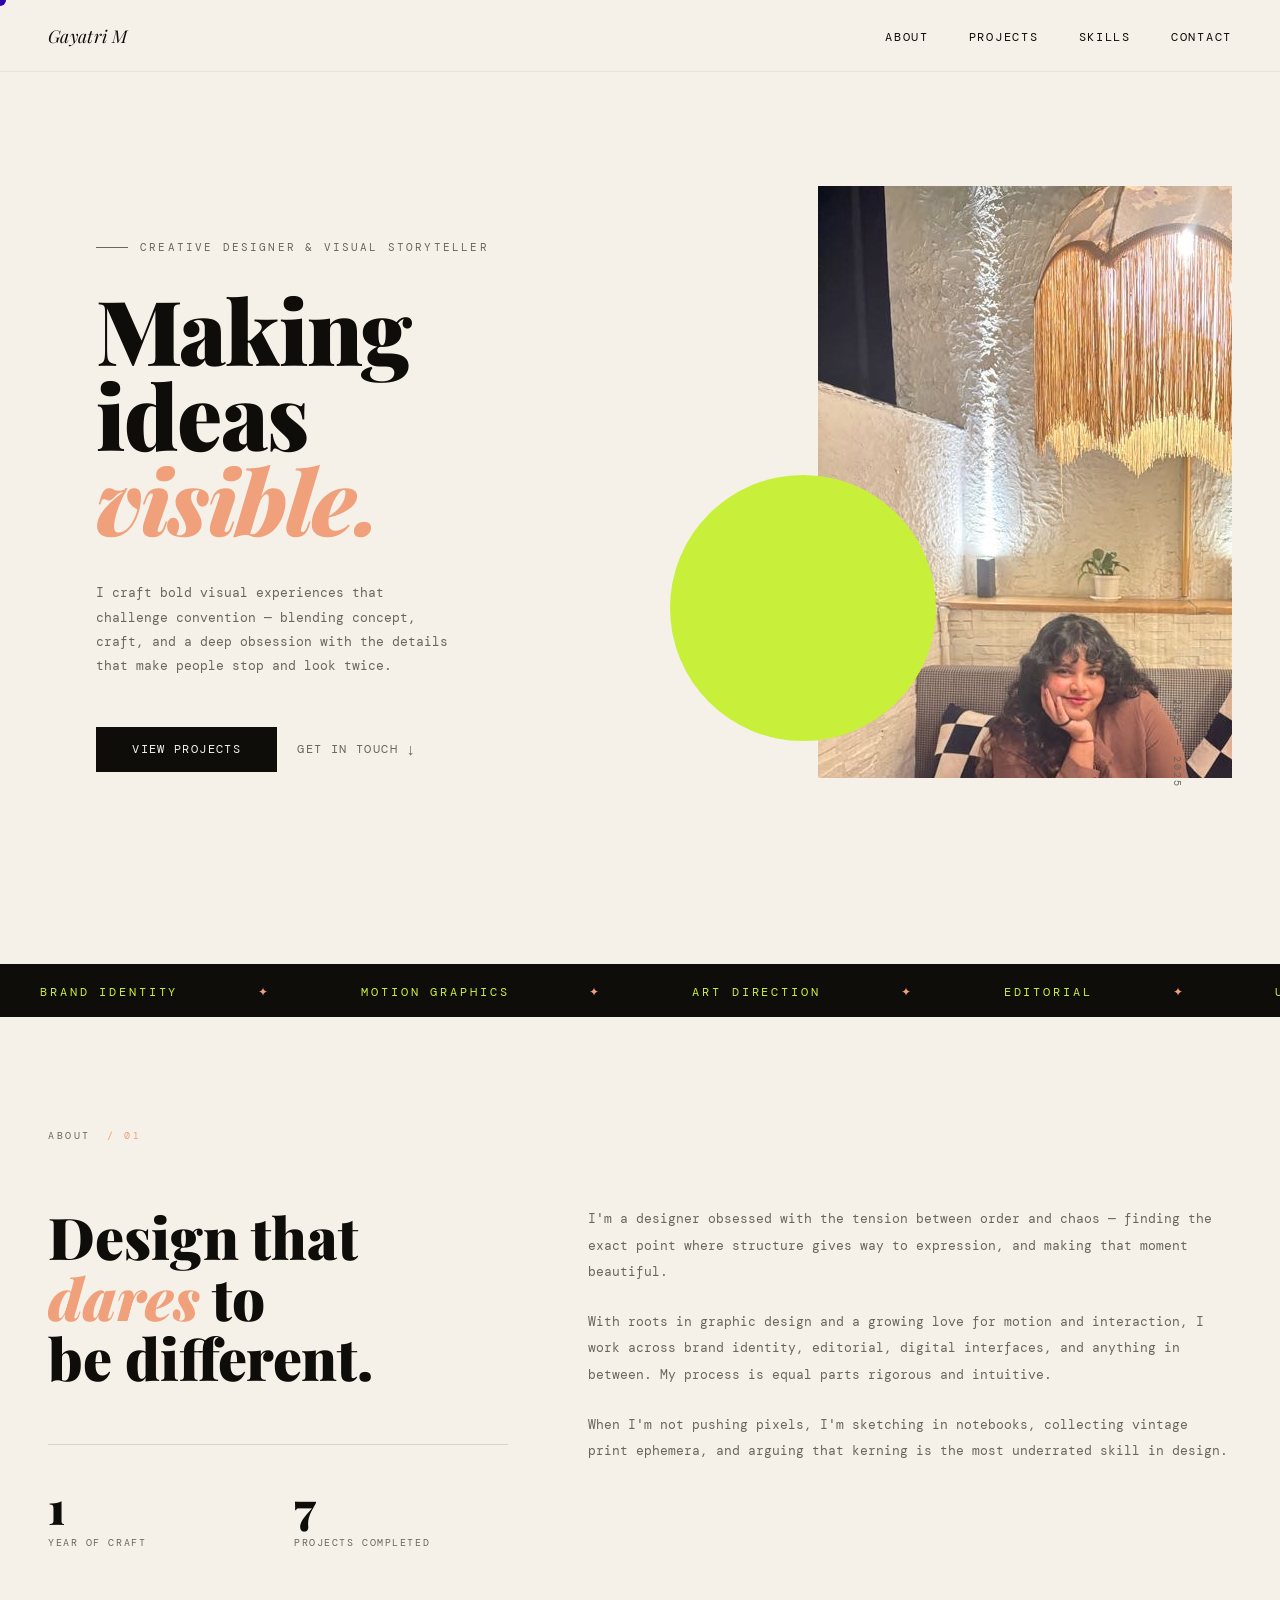
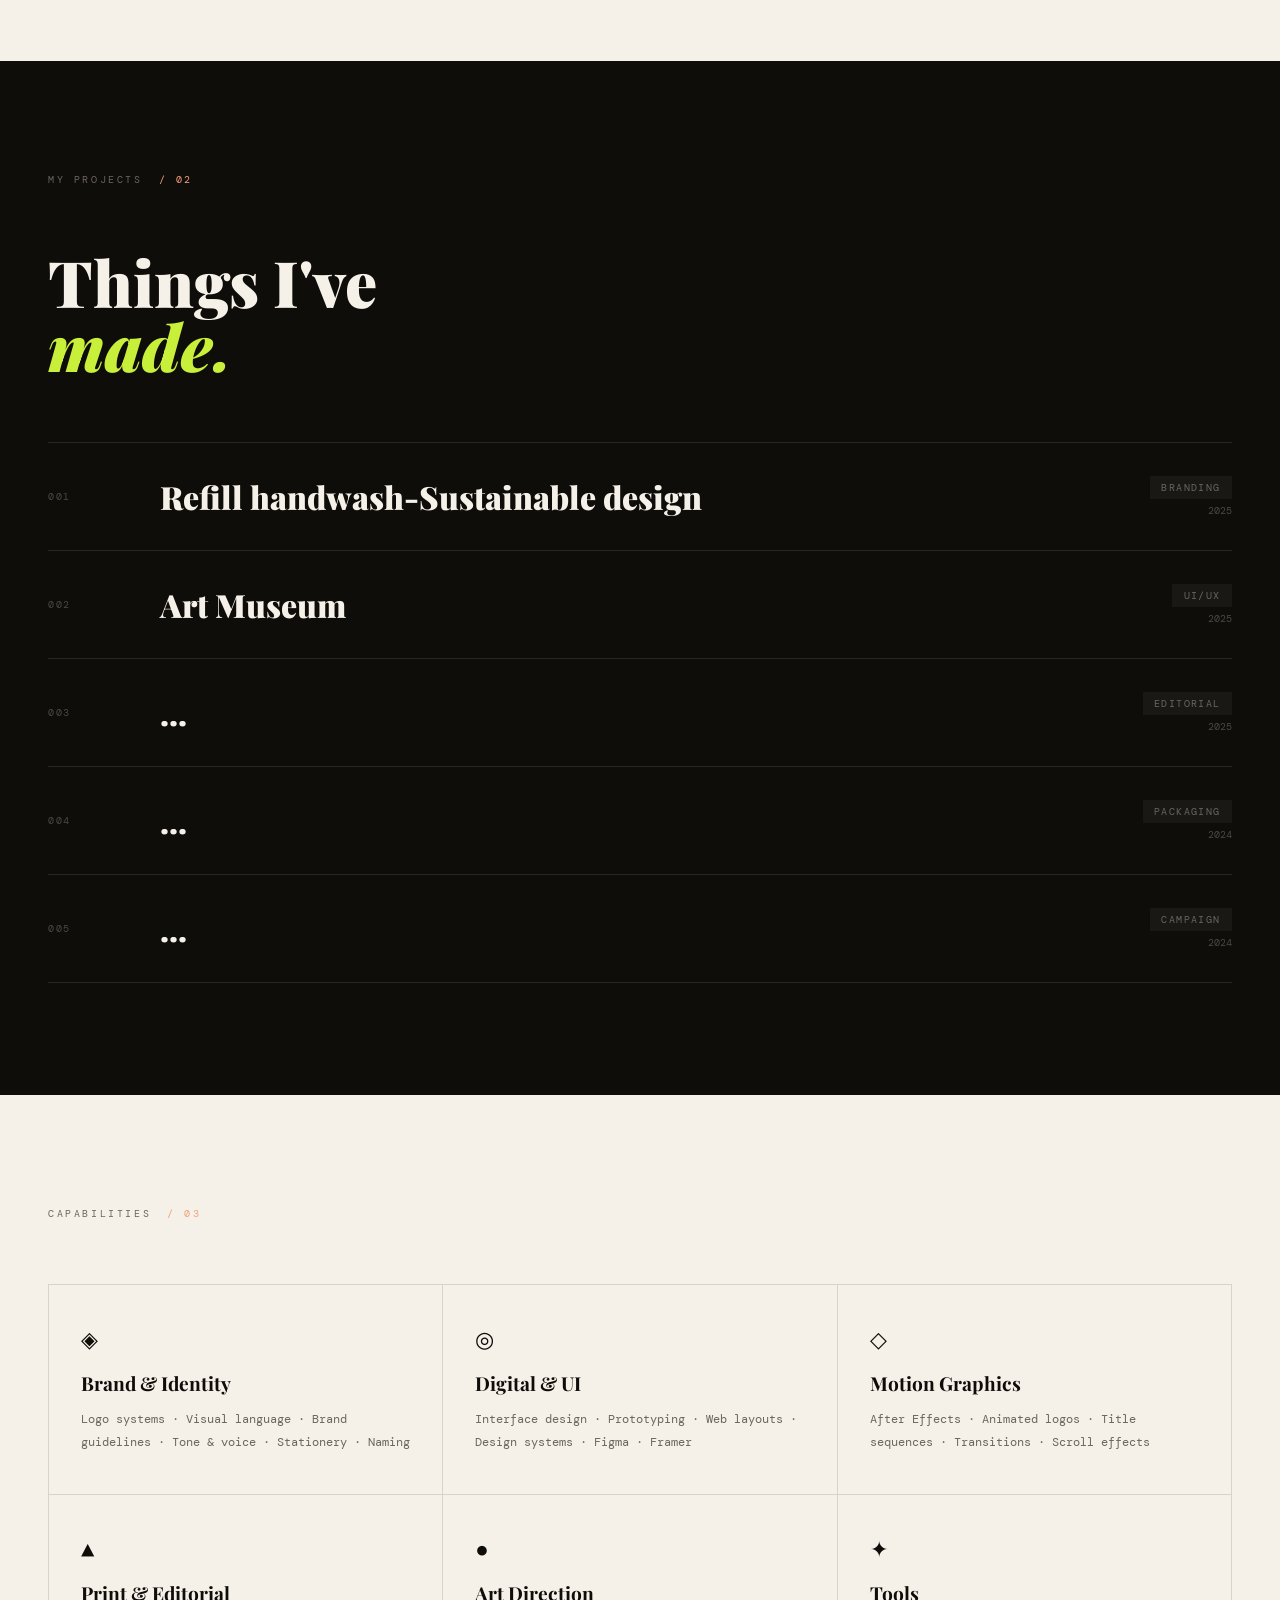
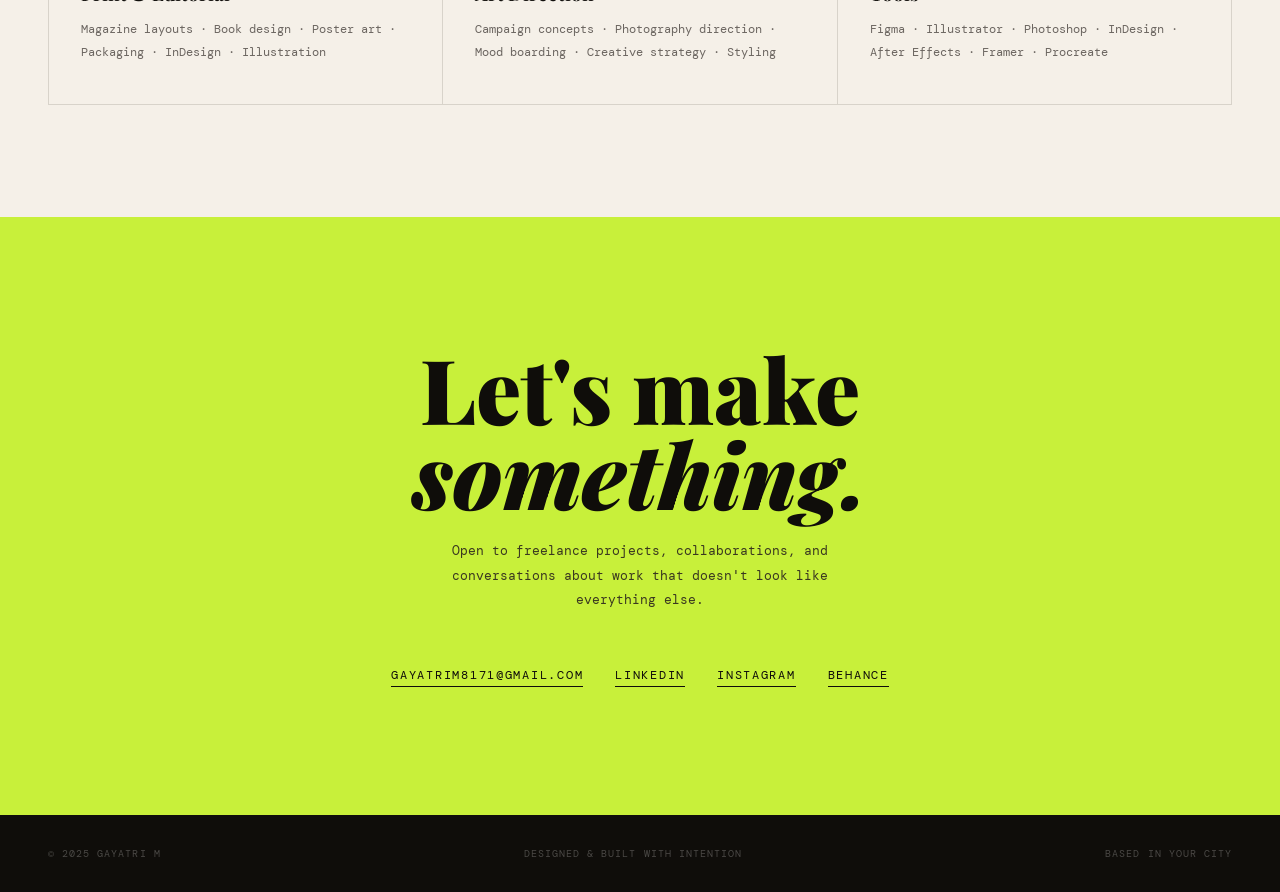
==== index.html @ 20896802 "Rename Portfolio.html to index.html" ====
<!DOCTYPE html>
<html lang="en">
<head>
  <meta charset="UTF-8" />
  <meta name="viewport" content="width=device-width, initial-scale=1.0"/>
  <title>Portfolio — Gayatri M</title>
  <link href="https://fonts.googleapis.com/css2?family=Playfair+Display:ital,wght@0,400;0,900;1,400;1,700&family=DM+Mono:wght@300;400;500&display=swap" rel="stylesheet"/>
  <link rel='stylesheet' href='style.css'>
</head>
<body>

  <div class="cursor" id="cursor"></div>
  <div class="cursor-ring" id="cursorRing"></div>

  <img id="project-preview-img" src="" alt="project preview">

  <!-- NAV -->
  <nav>
    <a href="#" class="nav-logo">Gayatri M</a>
    <ul class="nav-links">
      <li><a href="#about">About</a></li>
      <li><a href="#projects">Projects</a></li>
      <li><a href="#skills">Skills</a></li>
      <li><a href="#contact">Contact</a></li>
    </ul>
  </nav>

  <!-- HERO -->
  <section id="hero">
    <div class="hero-left">
      <p class="hero-tag">Creative Designer & Visual Storyteller</p>
      <h1>
        Making<br>
        ideas<br>
        <em>visible.</em>
      </h1>
      <p class="hero-desc">
        I craft bold visual experiences that challenge convention — blending concept, craft, and a deep obsession with the details that make people stop and look twice.
      </p>
      <div class="hero-cta">
        <a href="#projects" class="btn-primary">View Projects</a>
        <a href="#contact" class="btn-secondary">Get in Touch</a>
      </div>
    </div>
    <div class="hero-right">
      <div class="hero-shape"><img src="[data-uri]" alt="Gayatri M" /></div>
      <div class="hero-shape-2"></div>
      <p class="hero-num">2024 — 2025</p>
    </div>
  </section>

  <!-- MARQUEE -->
  <div class="marquee-strip" aria-hidden="true">
    <div class="marquee-track">
      <span>Brand Identity</span><span class="sep">✦</span>
      <span>Motion Graphics</span><span class="sep">✦</span>
      <span>Art Direction</span><span class="sep">✦</span>
      <span>Editorial</span><span class="sep">✦</span>
      <span>UI/UX</span><span class="sep">✦</span>
      <span>Typography</span><span class="sep">✦</span>
      <span>Packaging</span><span class="sep">✦</span>
      <span>Photography</span><span class="sep">✦</span>
      <span>Brand Identity</span><span class="sep">✦</span>
      <span>Motion Graphics</span><span class="sep">✦</span>
      <span>Art Direction</span><span class="sep">✦</span>
      <span>Editorial</span><span class="sep">✦</span>
      <span>UI/UX</span><span class="sep">✦</span>
      <span>Typography</span><span class="sep">✦</span>
      <span>Packaging</span><span class="sep">✦</span>
      <span>Photography</span><span class="sep">✦</span>
    </div>
  </div>

  <!-- ABOUT -->
  <section id="about">
    <p class="section-label">About <span>/ 01</span></p>
    <div class="about-grid reveal">
      <div>
        <h2 class="about-heading">
          Design that<br>
          <em>dares</em> to<br>
          be different.
        </h2>
        <div class="about-stats">
          <div>
            <p class="stat-num">1</p>
            <p class="stat-label">Year of craft</p>
          </div>
          <div>
            <p class="stat-num">7</p>
            <p class="stat-label">Projects completed</p>
          </div>
        </div>
      </div>
      <div class="about-text">
        <p>
          I'm a designer obsessed with the tension between order and chaos — finding the exact point where structure gives way to expression, and making that moment beautiful.
        </p>
        <p>
          With roots in graphic design and a growing love for motion and interaction, I work across brand identity, editorial, digital interfaces, and anything in between. My process is equal parts rigorous and intuitive.
        </p>
        <p>
          When I'm not pushing pixels, I'm sketching in notebooks, collecting vintage print ephemera, and arguing that kerning is the most underrated skill in design.
        </p>
      </div>
    </div>
  </section>

  <!-- PROJECTS -->
  <section id="projects">
    <p class="section-label">My Projects <span>/ 02</span></p>
    <h2 class="projects-heading reveal">
      Things I've<br><em>made.</em>
    </h2>
    <div class="project-list">
      <a href="project-template.html" class="project-item reveal" data-img="Asset\Free_Food_Bag_Mockup_1.jpg">
        <span class="project-num">001</span>
        <span class="project-name"> Refill handwash-Sustainable design </span>
        <div class="project-meta">
          <span class="project-tag">Branding</span>
          <span class="project-year">2025</span>
        </div>
      </a>
      <a href="#" class="project-item reveal">
        <span class="project-num">002</span>
        <span class="project-name"> Art Museum </span>
        <div class="project-meta">
          <span class="project-tag">UI/UX</span>
          <span class="project-year">2025</span>
        </div>
      </a>
      <a href="#" class="project-item reveal" >
        <span class="project-num">003</span>
        <span class="project-name">...</span>
        <div class="project-meta">
          <span class="project-tag">Editorial</span>
          <span class="project-year">2025</span>
        </div>
      </a>
      <a href="#" class="project-item reveal" >
        <span class="project-num">004</span>
        <span class="project-name">...</span>
        <div class="project-meta">
          <span class="project-tag">Packaging</span>
          <span class="project-year">2024</span>
        </div>
      </a>
      <a href="#" class="project-item reveal">
        <span class="project-num">005</span>
        <span class="project-name">...</span>
        <div class="project-meta">
          <span class="project-tag">Campaign</span>
          <span class="project-year">2024</span>
        </div>
      </a>
    </div>
  </section>

  <!-- SKILLS -->
  <section id="skills">
    <p class="section-label">Capabilities <span>/ 03</span></p>
    <div class="skills-grid reveal">
      <div class="skill-card">
        <div class="skill-icon">◈</div>
        <h3 class="skill-title">Brand & Identity</h3>
        <p class="skill-items">Logo systems · Visual language · Brand guidelines · Tone & voice · Stationery · Naming</p>
      </div>
      <div class="skill-card">
        <div class="skill-icon">◎</div>
        <h3 class="skill-title">Digital & UI</h3>
        <p class="skill-items">Interface design · Prototyping · Web layouts · Design systems · Figma · Framer</p>
      </div>
      <div class="skill-card">
        <div class="skill-icon">◇</div>
        <h3 class="skill-title">Motion Graphics</h3>
        <p class="skill-items">After Effects · Animated logos · Title sequences · Transitions · Scroll effects</p>
      </div>
      <div class="skill-card">
        <div class="skill-icon">▲</div>
        <h3 class="skill-title">Print & Editorial</h3>
        <p class="skill-items">Magazine layouts · Book design · Poster art · Packaging · InDesign · Illustration</p>
      </div>
      <div class="skill-card">
        <div class="skill-icon">●</div>
        <h3 class="skill-title">Art Direction</h3>
        <p class="skill-items">Campaign concepts · Photography direction · Mood boarding · Creative strategy · Styling</p>
      </div>
      <div class="skill-card">
        <div class="skill-icon">✦</div>
        <h3 class="skill-title">Tools</h3>
        <p class="skill-items">Figma · Illustrator · Photoshop · InDesign · After Effects · Framer · Procreate</p>
      </div>
    </div>
  </section>

  <!-- CONTACT -->
  <section id="contact">
    <h2 class="contact-heading reveal">
      Let's make<br>
      <em>something.</em>
    </h2>
    <p class="contact-sub reveal">
      Open to freelance projects, collaborations, and conversations about work that doesn't look like everything else.
    </p>
    <div class="contact-links reveal">
      <a href="mailto:gayatrim8171@gmail.com" class="contact-link">gayatrim8171@gmail.com</a>
      <a href="https://www.linkedin.com/in/gayatri-m-6170382b3/" target="_blank" class="contact-link">LinkedIn</a>
      <a href="#" class="contact-link">Instagram</a>
      <a href="#" class="contact-link">Behance</a>
    </div>
  </section>

  <!-- FOOTER -->
  <footer>
    <span>© 2025 Gayatri M</span>
    <span>Designed & Built with intention</span>
    <span>Based in Your City</span>
  </footer>

 
  <script src="act.js"></script>
</body>
</html>
---- style.css ----
*, *::before, *::after { margin: 0; padding: 0; box-sizing: border-box; }

    :root {
      --ink: #0f0d0a;
      --cream: #f5f0e8;
      --acid: #c8f03a;
      --blush: #f0a07a;
      --slate: #2a2825;
      --mid: #6b6560;
    }

    html { scroll-behavior: smooth; }

    body {
      background: var(--cream);
      color: var(--ink);
      font-family: 'DM Mono', monospace;
      overflow-x: hidden;
      cursor: none;
    }

    /* Custom cursor */
    .cursor {
      width: 12px; height: 12px;
      background: var(--acid);
      border-radius: 50%;
      position: fixed;
      pointer-events: none;
      z-index: 9999;
      transition: transform 0.15s ease, background 0.2s;
      mix-blend-mode: difference;
    }
    .cursor-ring {
      width: 36px; height: 36px;
      border: 1.5px solid var(--cream);
      border-radius: 50%;
      position: fixed;
      pointer-events: none;
      z-index: 9998;
      transition: all 0.25s ease;
    }
    body:has(a:hover) .cursor { transform: scale(2.5); background: var(--blush); }
    body:has(a:hover) .cursor-ring { transform: scale(0.5); opacity: 0; }

    /* NAV */
    nav {
      position: fixed; top: 0; left: 0; right: 0;
      z-index: 100;
      display: flex; align-items: center; justify-content: space-between;
      padding: 1.5rem 3rem;
      background: rgba(245, 240, 232, 0.85);
      backdrop-filter: blur(12px);
      -webkit-backdrop-filter: blur(12px);
      border-bottom: 1px solid rgba(0,0,0,0.06);
    }
    .nav-logo {
      font-family: 'Playfair Display', serif;
      font-size: 1.1rem;
      font-style: italic;
      letter-spacing: 0.02em;
      text-decoration: none;
      color: var(--ink);
    }
    .nav-links { display: flex; gap: 2.5rem; list-style: none; }
    .nav-links a {
      text-decoration: none;
      color: var(--ink);
      font-size: 0.72rem;
      letter-spacing: 0.15em;
      text-transform: uppercase;
      position: relative;
    }
    .nav-links a::after {
      content: '';
      position: absolute; bottom: -3px; left: 0; right: 0;
      height: 1px; background: var(--ink);
      transform: scaleX(0); transform-origin: left;
      transition: transform 0.3s ease;
    }
    .nav-links a:hover::after { transform: scaleX(1); }

    /* HERO */
    #hero {
      min-height: 100vh;
      display: grid;
      grid-template-columns: 1fr 1fr;
      position: relative;
      overflow: hidden;
    }
    .hero-left {
      display: flex; flex-direction: column; justify-content: flex-end;
      padding: 8rem 3rem 5rem;
      position: relative; z-index: 2;
    }
    .hero-tag {
      font-size: 0.68rem;
      letter-spacing: 0.2em;
      text-transform: uppercase;
      color: var(--mid);
      margin-bottom: 2rem;
      display: flex; align-items: center; gap: 0.75rem;
    }
    .hero-tag::before {
      content: ''; display: block;
      width: 32px; height: 1px; background: var(--mid);
    }
    h1 {
      font-family: 'Playfair Display', serif;
      font-size: clamp(3.5rem, 7vw, 6.5rem);
      line-height: 0.95;
      font-weight: 900;
      letter-spacing: -0.02em;
    }
    h1 em {
      font-style: italic;
      color: var(--blush);
      display: block;
    }
    .hero-desc {
      margin-top: 2.5rem;
      font-size: 0.8rem;
      line-height: 1.9;
      color: var(--mid);
      max-width: 360px;
    }
    .hero-cta {
      margin-top: 3rem;
      display: flex; gap: 1.25rem; align-items: center;
    }
    .btn-primary {
      background: var(--ink);
      color: var(--cream);
      padding: 0.9rem 2.2rem;
      font-family: 'DM Mono', monospace;
      font-size: 0.72rem;
      letter-spacing: 0.12em;
      text-transform: uppercase;
      text-decoration: none;
      border: 1.5px solid var(--ink);
      transition: background 0.25s, color 0.25s;
    }
    .btn-primary:hover { background: var(--acid); color: var(--ink); border-color: var(--acid); }
    .btn-secondary {
      font-size: 0.72rem;
      letter-spacing: 0.12em;
      text-transform: uppercase;
      color: var(--mid);
      text-decoration: none;
      display: flex; align-items: center; gap: 0.5rem;
      transition: color 0.2s;
    }
    .btn-secondary:hover { color: var(--ink); }
    .btn-secondary::after { content: '↓'; font-size: 1rem; }

    .hero-right {
      position: relative; overflow: hidden;
    }
    .hero-shape {
      position: absolute;
      top: 10%; right: -5%;
      width: 75%; aspect-ratio: 3/4;
      background: var(--slate);
      animation: float 8s ease-in-out infinite;
      overflow: hidden;
    }
    .hero-shape:hover img {
      opacity: 1;
      mix-blend-mode: normal;
    }
    .hero-shape-2 {
      position: absolute;
      bottom: 15%; left: 5%;
      width: 45%; aspect-ratio: 1;
      background: var(--acid);
      border-radius: 50%;
      animation: float 6s ease-in-out infinite reverse;
    }
    .hero-num {
      position: absolute; bottom: 4rem; right: 3rem;
      font-size: 0.65rem; letter-spacing: 0.2em;
      color: var(--mid); writing-mode: vertical-rl;
    }

    @keyframes float {
      0%, 100% { transform: translateY(0); }
      50% { transform: translateY(-18px); }
    }

    /* MARQUEE */
    .marquee-strip {
      background: var(--ink);
      color: var(--acid);
      padding: 1rem 0;
      overflow: hidden;
      white-space: nowrap;
    }
    .marquee-track {
      display: inline-block;
      animation: marquee 18s linear infinite;
    }
    .marquee-track span {
      font-size: 0.72rem;
      letter-spacing: 0.25em;
      text-transform: uppercase;
      margin: 0 2.5rem;
    }
    .marquee-track span.sep { color: var(--blush); }
    @keyframes marquee {
      from { transform: translateX(0); }
      to { transform: translateX(-50%); }
    }

    /* SECTIONS COMMON */
    section { padding: 7rem 3rem; }
    .section-label {
      font-size: 0.65rem;
      letter-spacing: 0.25em;
      text-transform: uppercase;
      color: var(--mid);
      margin-bottom: 4rem;
      display: flex; align-items: center; gap: 1rem;
    }
    .section-label span { font-size: 0.6rem; color: var(--blush); }

    /* ABOUT */
    #about { background: var(--cream); }
    .about-grid {
      display: grid;
      grid-template-columns: 1fr 1.4fr;
      gap: 5rem;
      align-items: start;
    }
    .about-heading {
      font-family: 'Playfair Display', serif;
      font-size: clamp(2.5rem, 4.5vw, 4rem);
      line-height: 1.05;
      font-weight: 900;
    }
    .about-heading em { font-style: italic; color: var(--blush); }
    .about-text {
      font-size: 0.82rem;
      line-height: 2;
      color: var(--mid);
    }
    .about-text p + p { margin-top: 1.5rem; }
    .about-stats {
      display: grid; grid-template-columns: 1fr 1fr;
      gap: 2rem; margin-top: 3.5rem;
      border-top: 1px solid #d8d3ca;
      padding-top: 2.5rem;
    }
    .stat-num {
      font-family: 'Playfair Display', serif;
      font-size: 2.8rem; font-weight: 900;
      line-height: 1;
    }
    .stat-label {
      font-size: 0.65rem; letter-spacing: 0.15em;
      text-transform: uppercase; color: var(--mid);
      margin-top: 0.4rem;
    }

    /* PROJECTS */
    #projects { background: var(--ink); color: var(--cream); }
    #projects .section-label { color: #6b6560; }
    .projects-heading {
      font-family: 'Playfair Display', serif;
      font-size: clamp(2.5rem, 5vw, 4.5rem);
      font-weight: 900; line-height: 1;
      margin-bottom: 4rem;
    }
    .projects-heading em { font-style: italic; color: var(--acid); }

    .project-list { display: flex; flex-direction: column; gap: 0; }
    .project-item {
      display: grid;
      grid-template-columns: 80px 1fr auto;
      align-items: center;
      gap: 2rem;
      padding: 2rem 0;
      border-bottom: 1px solid #2a2825;
      text-decoration: none;
      color: inherit;
      transition: padding-left 0.3s ease;
      cursor: none;
    }
    .project-item:first-child { border-top: 1px solid #2a2825; }
    .project-item:hover { padding-left: 1.5rem; }
    .project-item:hover .project-name { color: var(--acid); }
    .project-num {
      font-size: 0.65rem; letter-spacing: 0.15em;
      color: #4a4845;
    }
    .project-name {
      font-family: 'Playfair Display', serif;
      font-size: clamp(1.4rem, 2.5vw, 2rem);
      font-weight: 900;
      transition: color 0.2s;
    }
    .project-meta {
      display: flex; flex-direction: column; align-items: flex-end; gap: 0.3rem;
    }
    .project-tag {
      font-size: 0.6rem; letter-spacing: 0.15em;
      text-transform: uppercase; color: #6b6560;
      background: #1a1815;
      padding: 0.3rem 0.7rem;
    }
    .project-year { font-size: 0.65rem; color: #4a4845; }

    /* SKILLS */
    #skills { background: var(--cream); }
    .skills-grid {
      display: grid;
      grid-template-columns: repeat(3, 1fr);
      gap: 1px;
      background: #d8d3ca;
      border: 1px solid #d8d3ca;
    }
    .skill-card {
      background: var(--cream);
      padding: 2.5rem 2rem;
      transition: background 0.2s, color 0.2s;
    }
    .skill-card:hover { background: var(--ink); color: var(--cream); }
    .skill-card:hover .skill-icon { color: var(--acid); }
    .skill-icon {
      font-size: 1.4rem; margin-bottom: 1rem;
      transition: color 0.2s;
    }
    .skill-title {
      font-family: 'Playfair Display', serif;
      font-size: 1.2rem; font-weight: 700;
      margin-bottom: 0.75rem;
    }
    .skill-items {
      font-size: 0.72rem; line-height: 2;
      color: var(--mid);
      transition: color 0.2s;
    }
    .skill-card:hover .skill-items { color: #a0a09a; }

    /* CONTACT */
    #contact {
      background: var(--acid);
      color: var(--ink);
      text-align: center;
      padding: 8rem 3rem;
    }
    .contact-heading {
      font-family: 'Playfair Display', serif;
      font-size: clamp(3rem, 7vw, 6rem);
      font-weight: 900; line-height: 0.95;
      margin-bottom: 1.5rem;
    }
    .contact-heading em { font-style: italic; display: block; }
    .contact-sub {
      font-size: 0.8rem; color: #3a3820;
      max-width: 400px; margin: 0 auto 3.5rem;
      line-height: 1.9;
    }
    .contact-links {
      display: flex; justify-content: center; gap: 2rem; flex-wrap: wrap;
    }
    .contact-link {
      font-size: 0.72rem; letter-spacing: 0.15em;
      text-transform: uppercase; color: var(--ink);
      text-decoration: none;
      border-bottom: 1.5px solid var(--ink);
      padding-bottom: 0.2rem;
      transition: opacity 0.2s;
    }
    .contact-link:hover { opacity: 0.5; }

    /* FOOTER */
    footer {
      background: var(--ink); color: #4a4845;
      padding: 2rem 3rem;
      display: flex; justify-content: space-between; align-items: center;
      font-size: 0.65rem; letter-spacing: 0.1em; text-transform: uppercase;
    }

    /* ANIMATIONS */
    .reveal {
      opacity: 0; transform: translateY(30px);
      transition: opacity 0.8s ease, transform 0.8s ease;
    }
    .reveal.visible { opacity: 1; transform: translateY(0); }

    @media (max-width: 768px) {
      nav { padding: 1.25rem 1.5rem; }
      .nav-links { display: none; }
      #hero { grid-template-columns: 1fr; }
      .hero-left { padding: 6rem 1.5rem 3rem; }
      .hero-right { height: 50vw; }
      .about-grid { grid-template-columns: 1fr; gap: 3rem; }
      .skills-grid { grid-template-columns: 1fr 1fr; }
      .project-item { grid-template-columns: 50px 1fr; }
      .project-meta { display: none; }
      section { padding: 5rem 1.5rem; }
      footer { flex-direction: column; gap: 1rem; text-align: center; }
    }

        /* PROJECT HOVER PREVIEW */
    #project-preview-img {
      position: fixed;
      width: 320px;
      max-width: 36vw;
      aspect-ratio: 4/3;
      object-fit: cover;
      border-radius: 6px;
      pointer-events: none;
      z-index: 9000;
      opacity: 0;
      transform: scale(0.9) rotate(-2deg);
      transition: opacity 0.3s ease, transform 0.3s ease;
      box-shadow: 0 20px 60px rgba(0,0,0,0.55);
      display: block;
    }
    #project-preview-img.show {
      opacity: 1;
      transform: scale(1) rotate(0deg);
    }
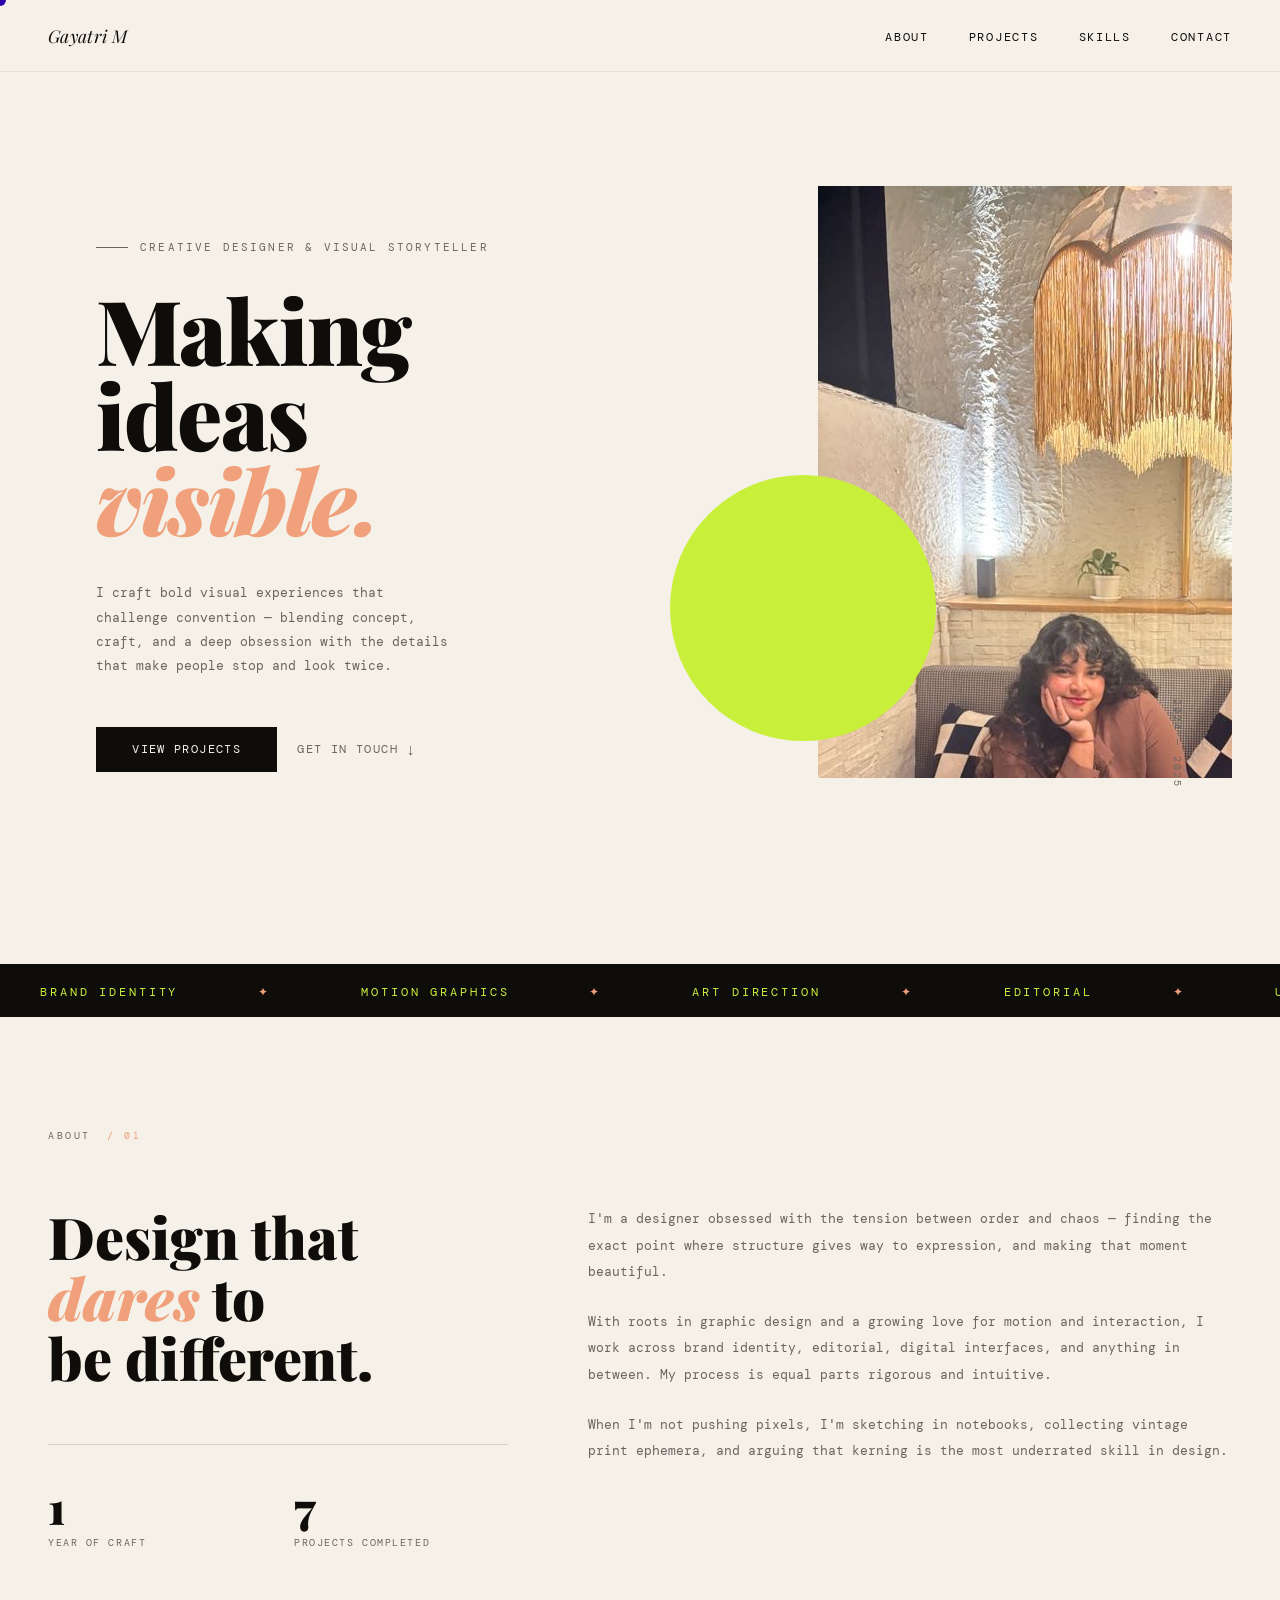
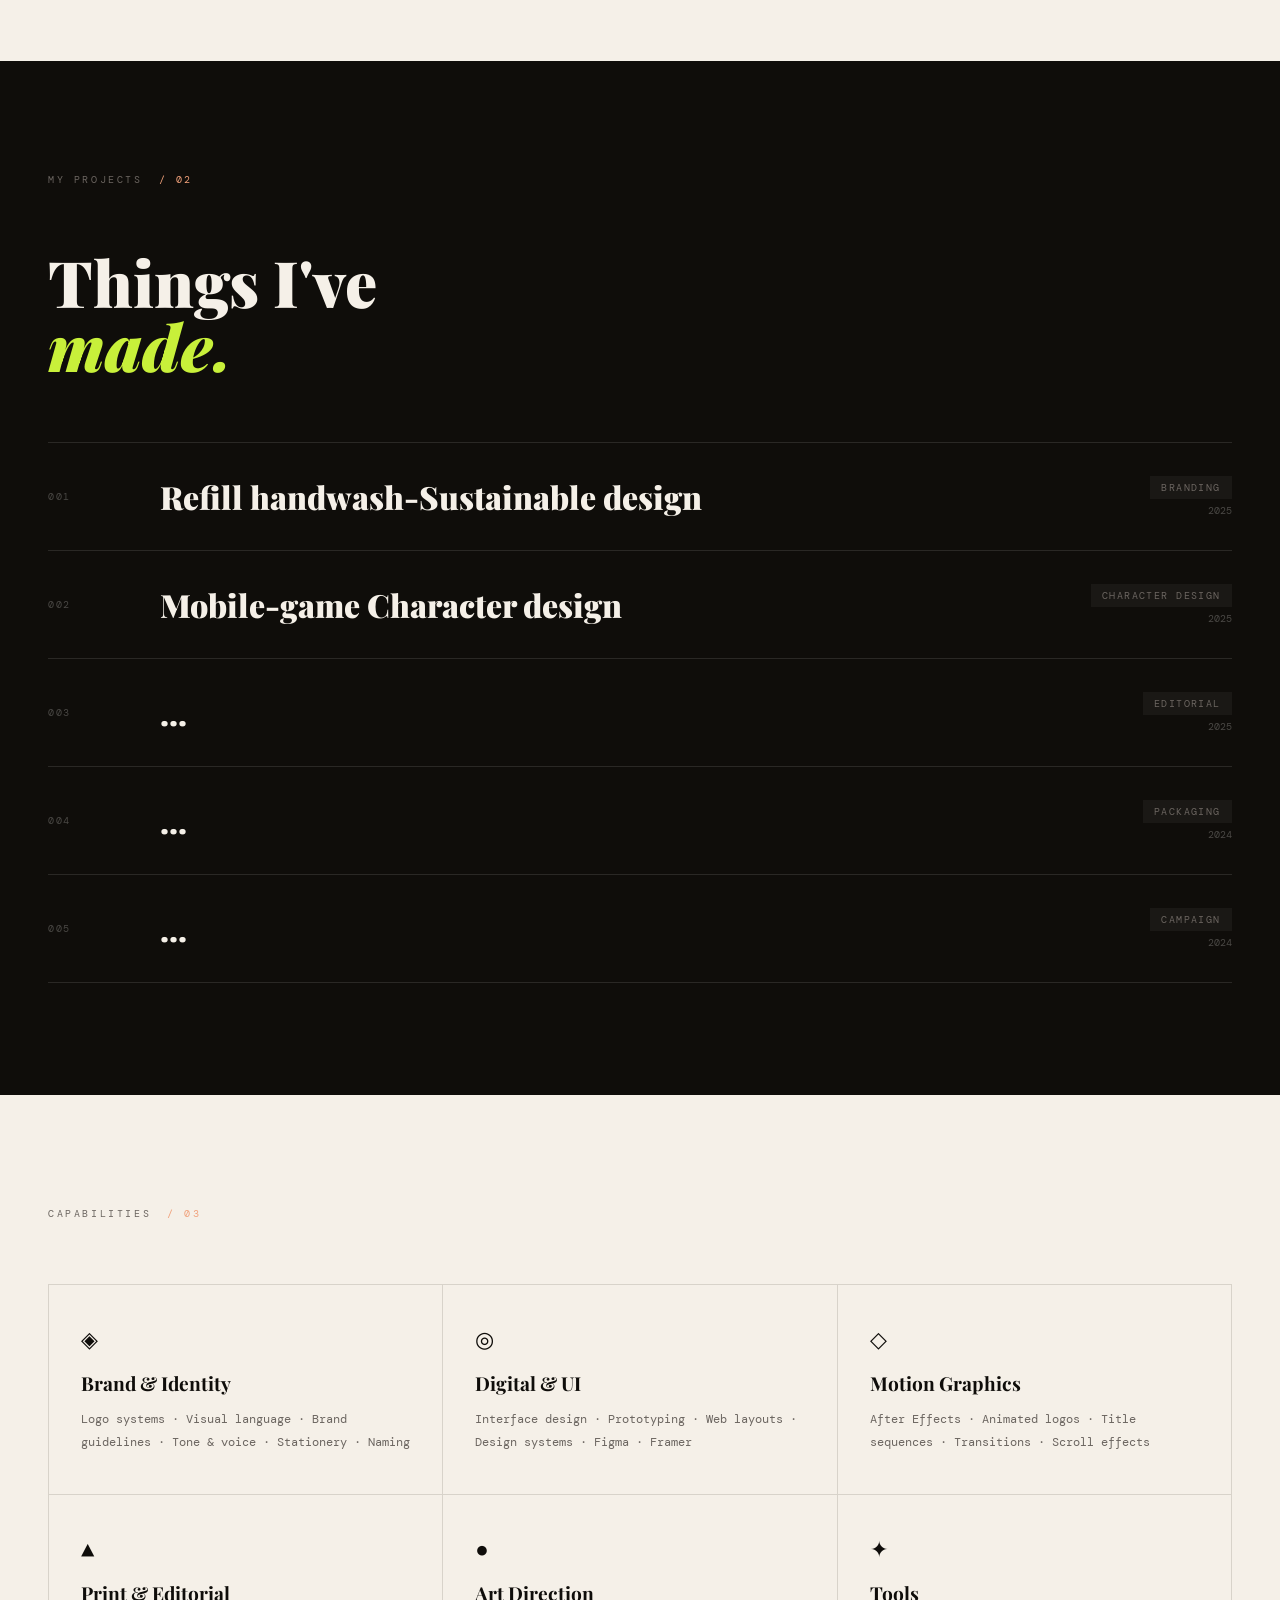
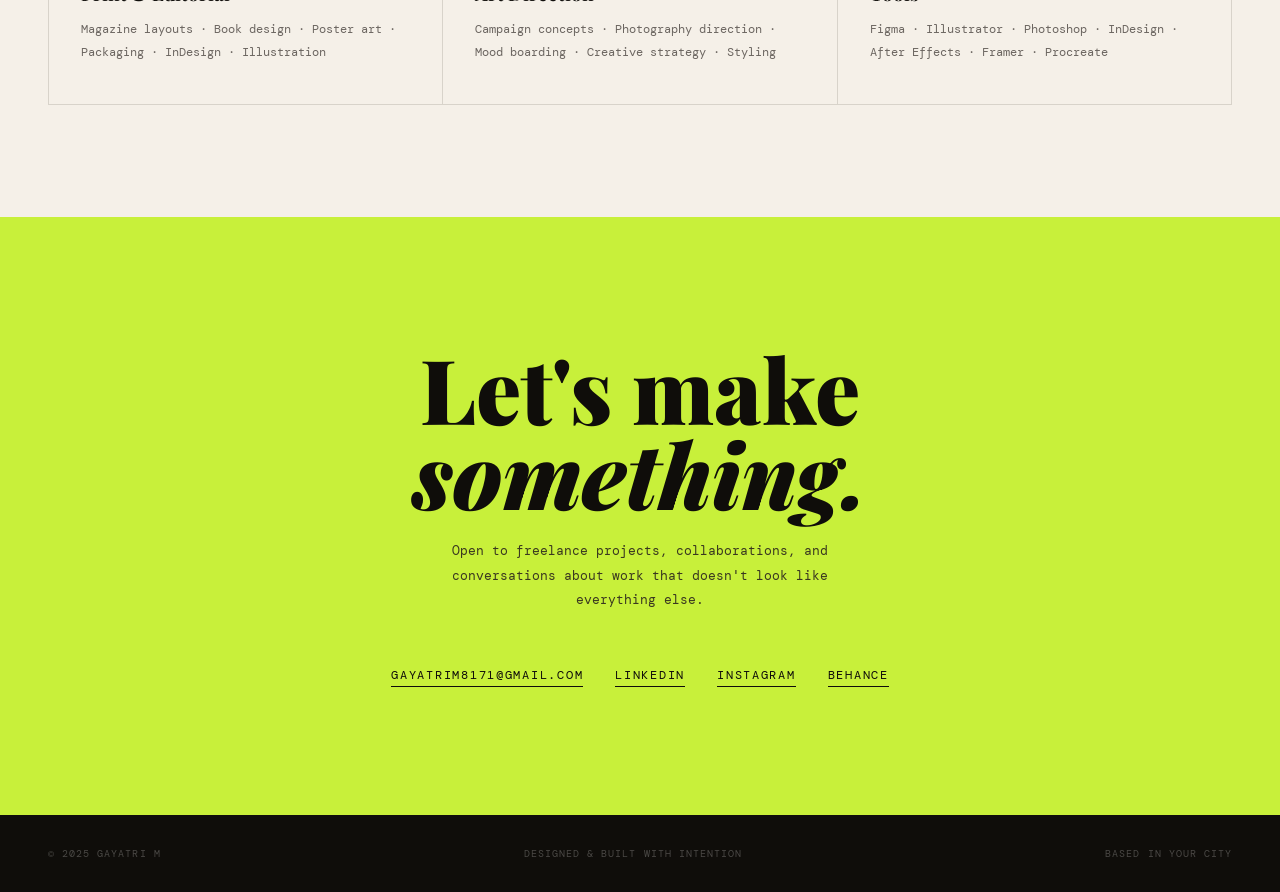
==== commit 8fe6f584: "Update index.html" ====
--- a/index.html
+++ b/index.html
@@ -121,11 +121,11 @@
           <span class="project-year">2025</span>
         </div>
       </a>
-      <a href="#" class="project-item reveal">
+      <a href="Character design.html" class="project-item reveal" data-img="Asset\Character design.png">
         <span class="project-num">002</span>
-        <span class="project-name"> Art Museum </span>
-        <div class="project-meta">
-          <span class="project-tag">UI/UX</span>
+        <span class="project-name"> Mobile-game Character design </span>
+        <div class="project-meta">
+          <span class="project-tag">Character design</span>
           <span class="project-year">2025</span>
         </div>
       </a>
--- a/style.css
+++ b/style.css
@@ -399,6 +399,11 @@
       .project-meta { display: none; }
       section { padding: 5rem 1.5rem; }
       footer { flex-direction: column; gap: 1rem; text-align: center; }
+
+      /* Disable custom cursor + hover-preview popup on touch devices */
+      body { cursor: auto; }
+      .cursor, .cursor-ring, #project-preview-img { display: none !important; }
+      .project-item { cursor: pointer; }
     }
 
         /* PROJECT HOVER PREVIEW */
@@ -420,4 +425,4 @@
     #project-preview-img.show {
       opacity: 1;
       transform: scale(1) rotate(0deg);
-    }+    }
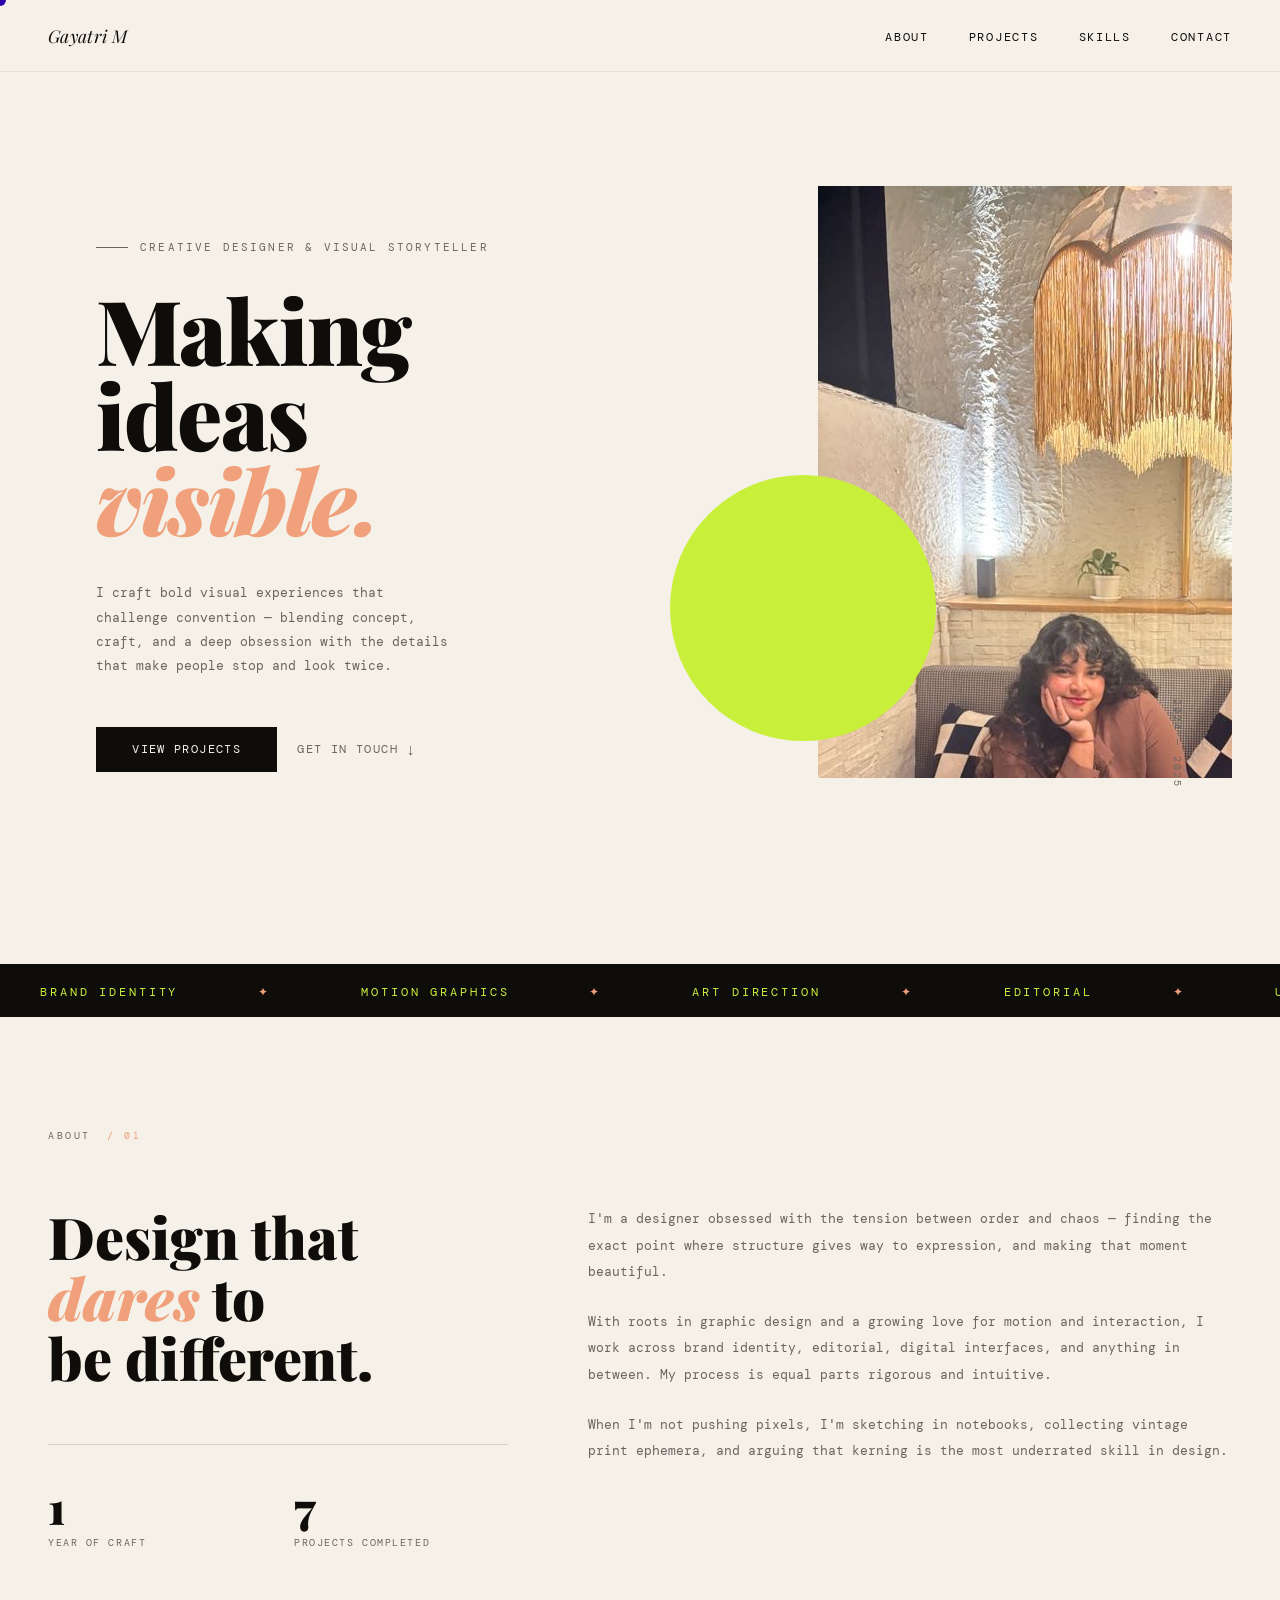
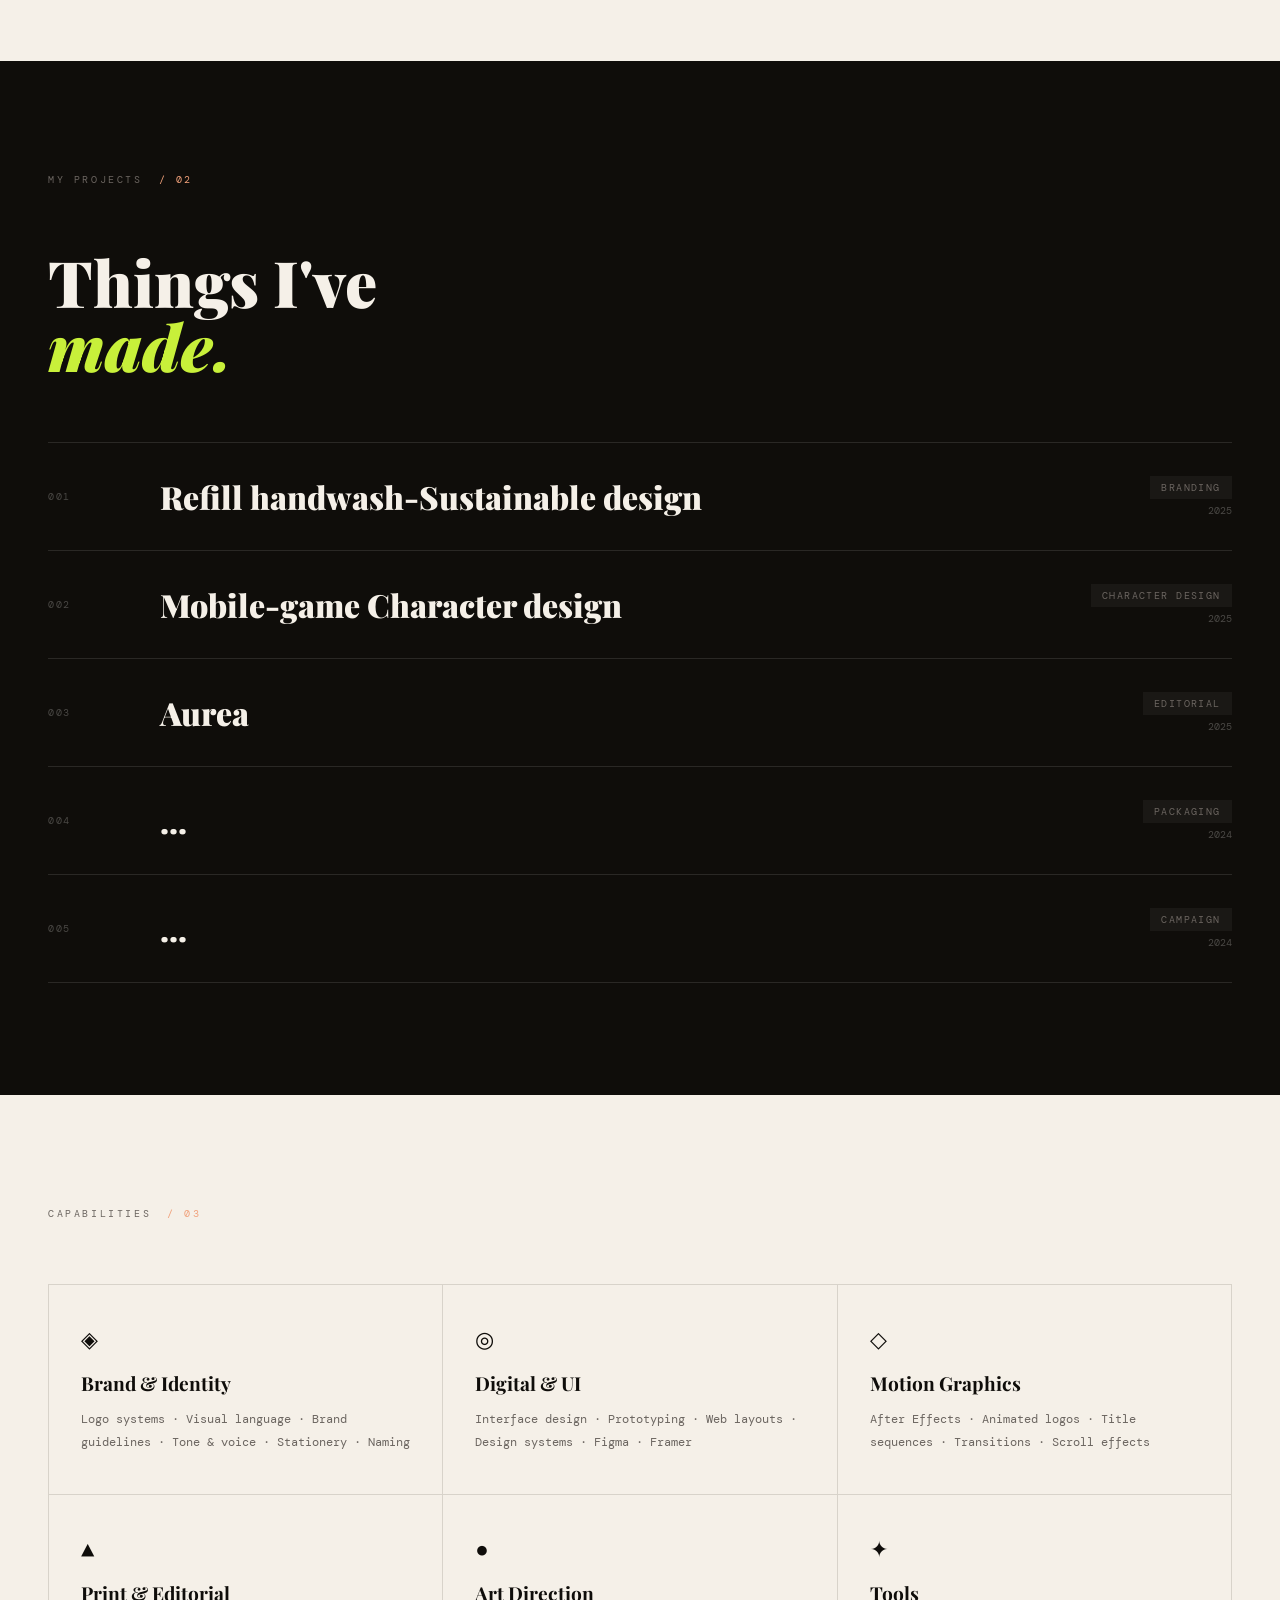
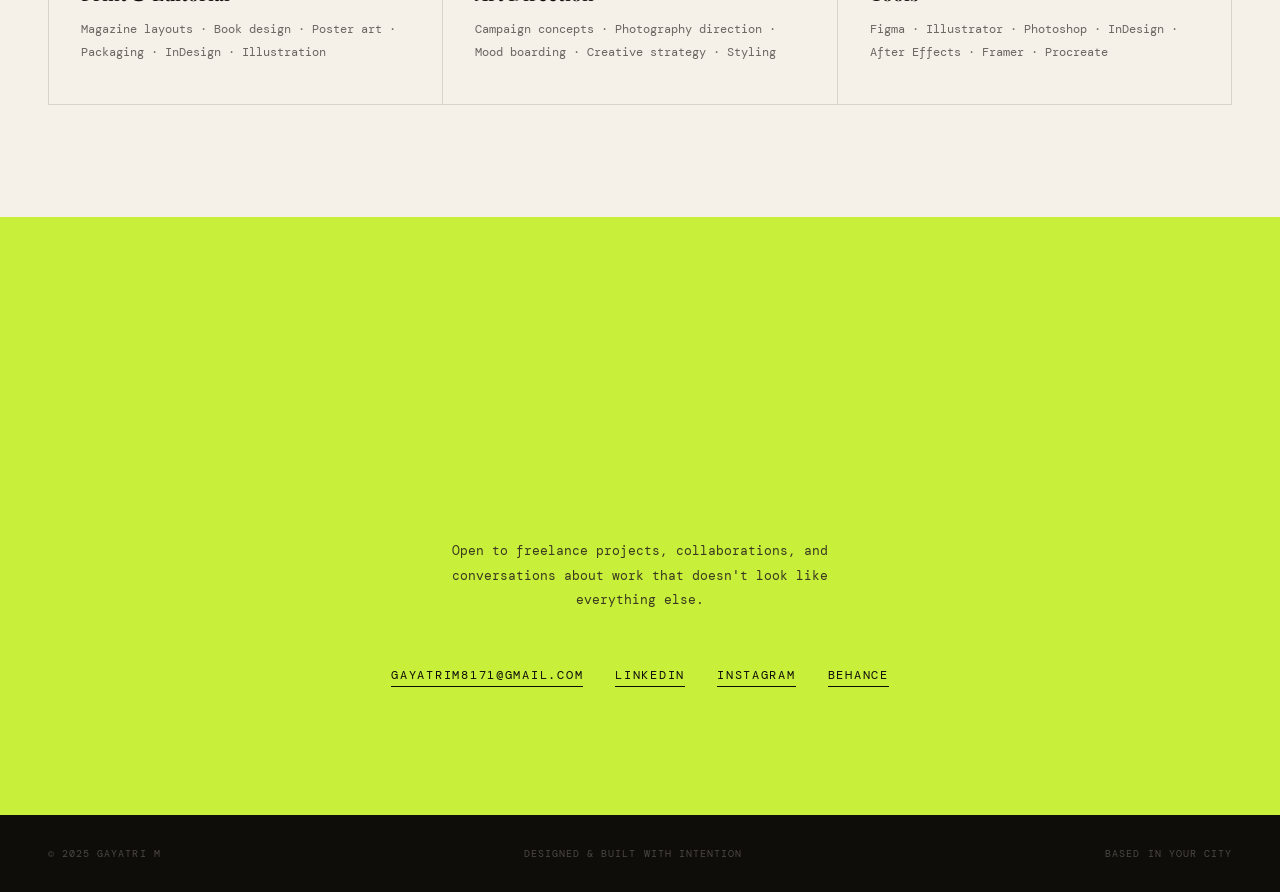
==== commit 9f709483: "Update index.html" ====
--- a/index.html
+++ b/index.html
@@ -129,9 +129,9 @@
           <span class="project-year">2025</span>
         </div>
       </a>
-      <a href="#" class="project-item reveal" >
+      <a href="Aurea.html" class="project-item reveal" data-img="Asset\Aurea.png">
         <span class="project-num">003</span>
-        <span class="project-name">...</span>
+        <span class="project-name">Aurea</span>
         <div class="project-meta">
           <span class="project-tag">Editorial</span>
           <span class="project-year">2025</span>
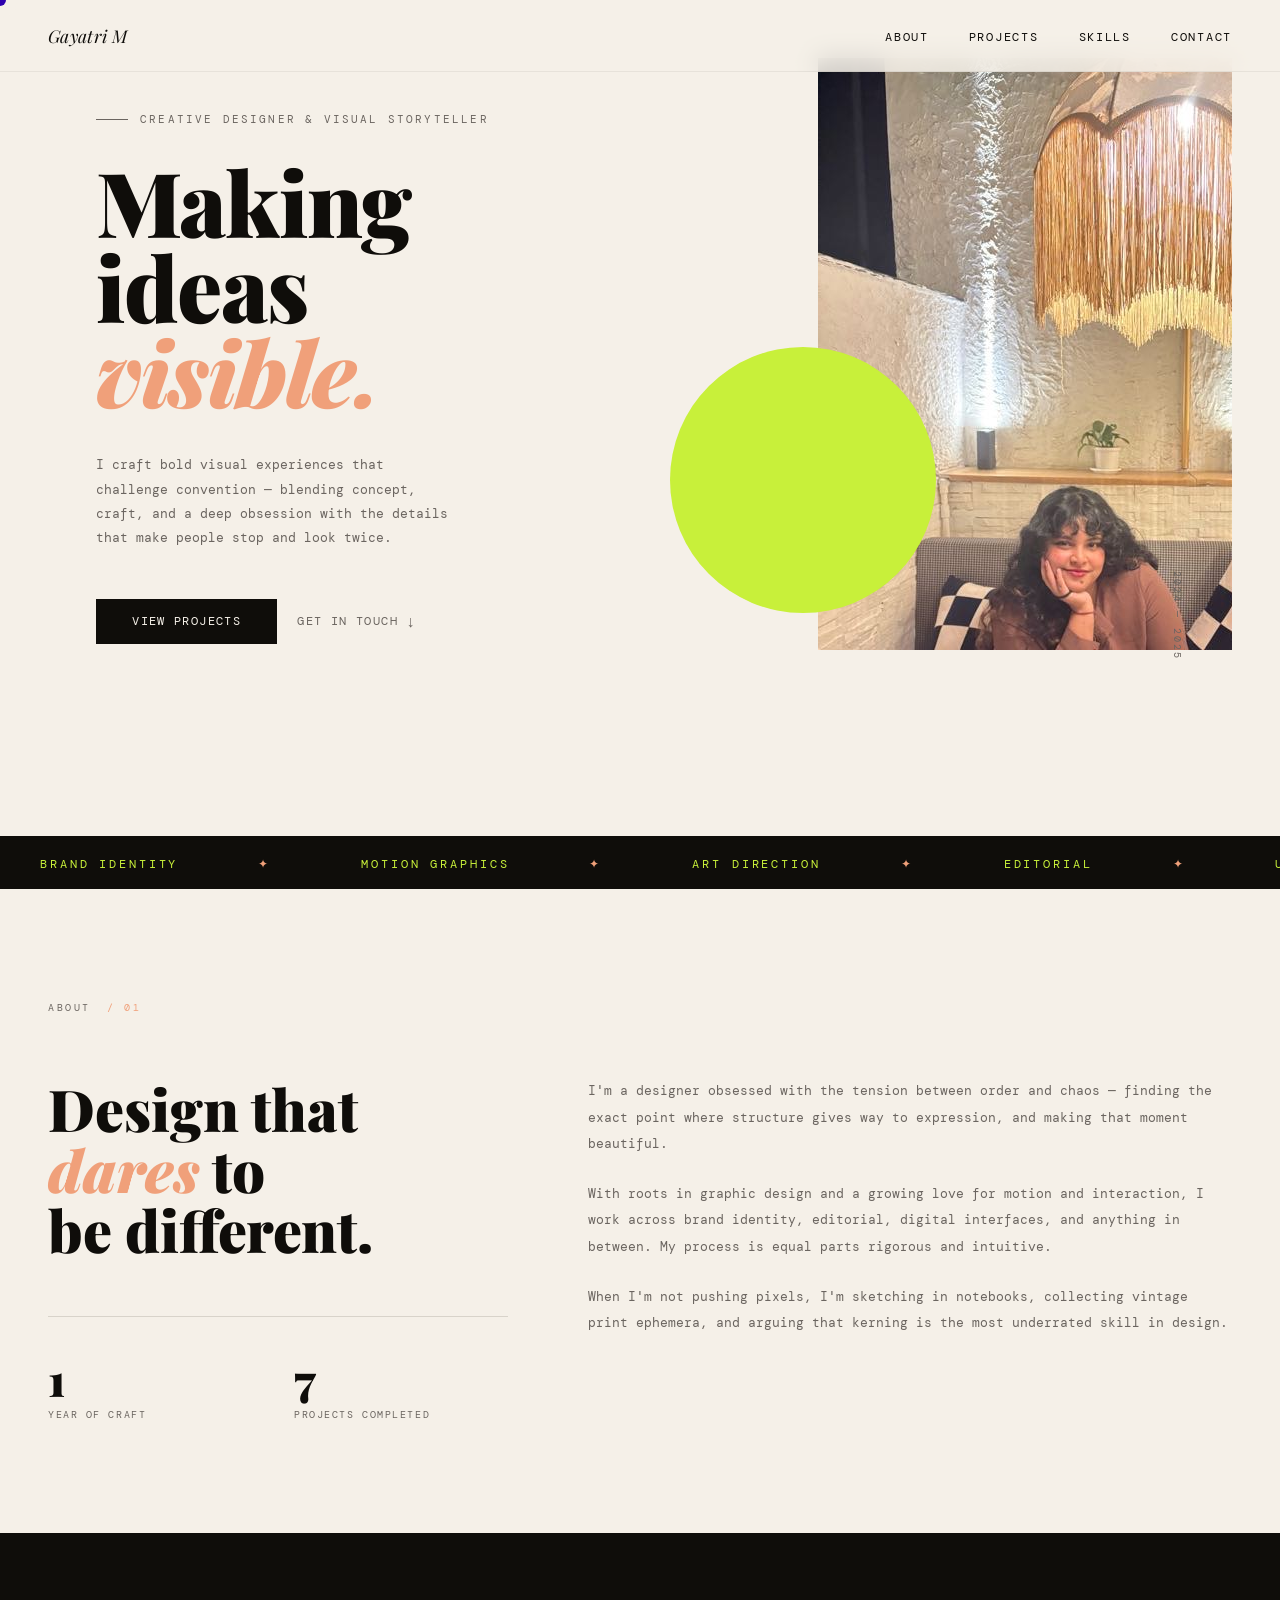
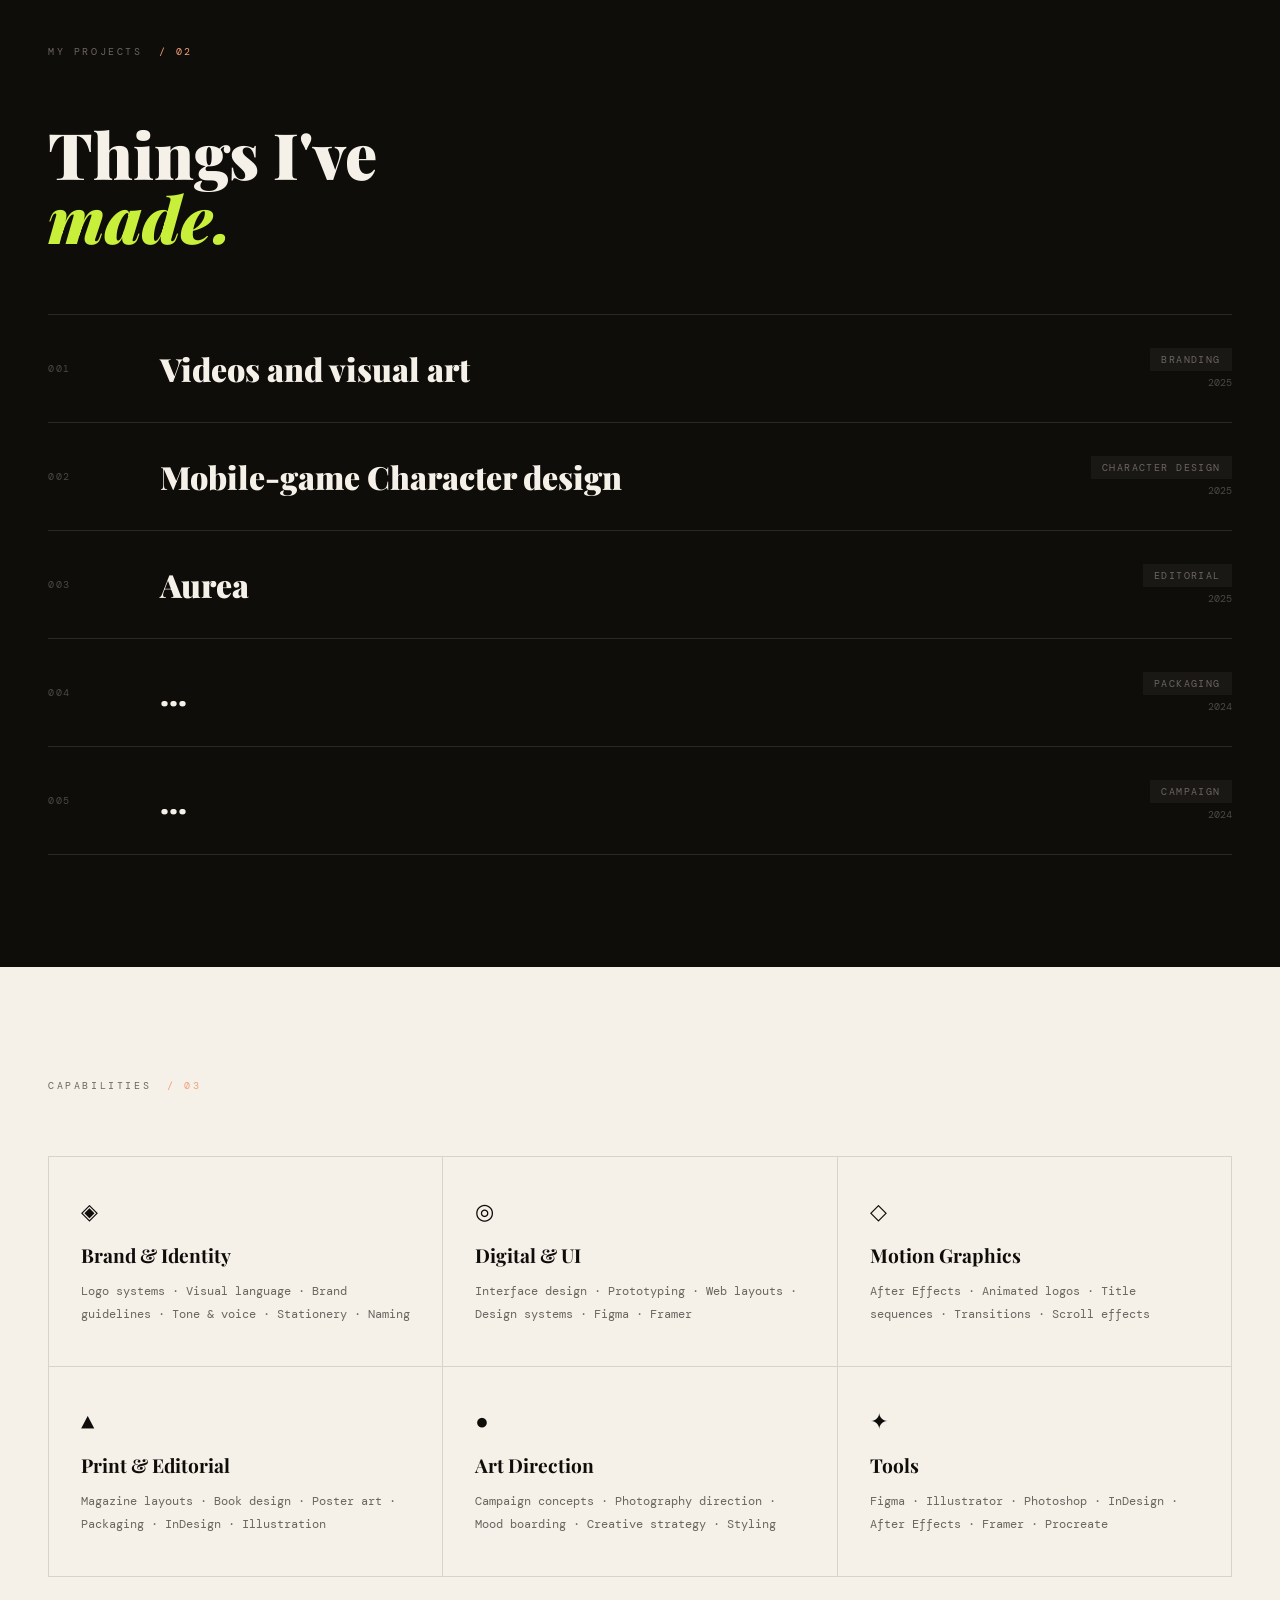
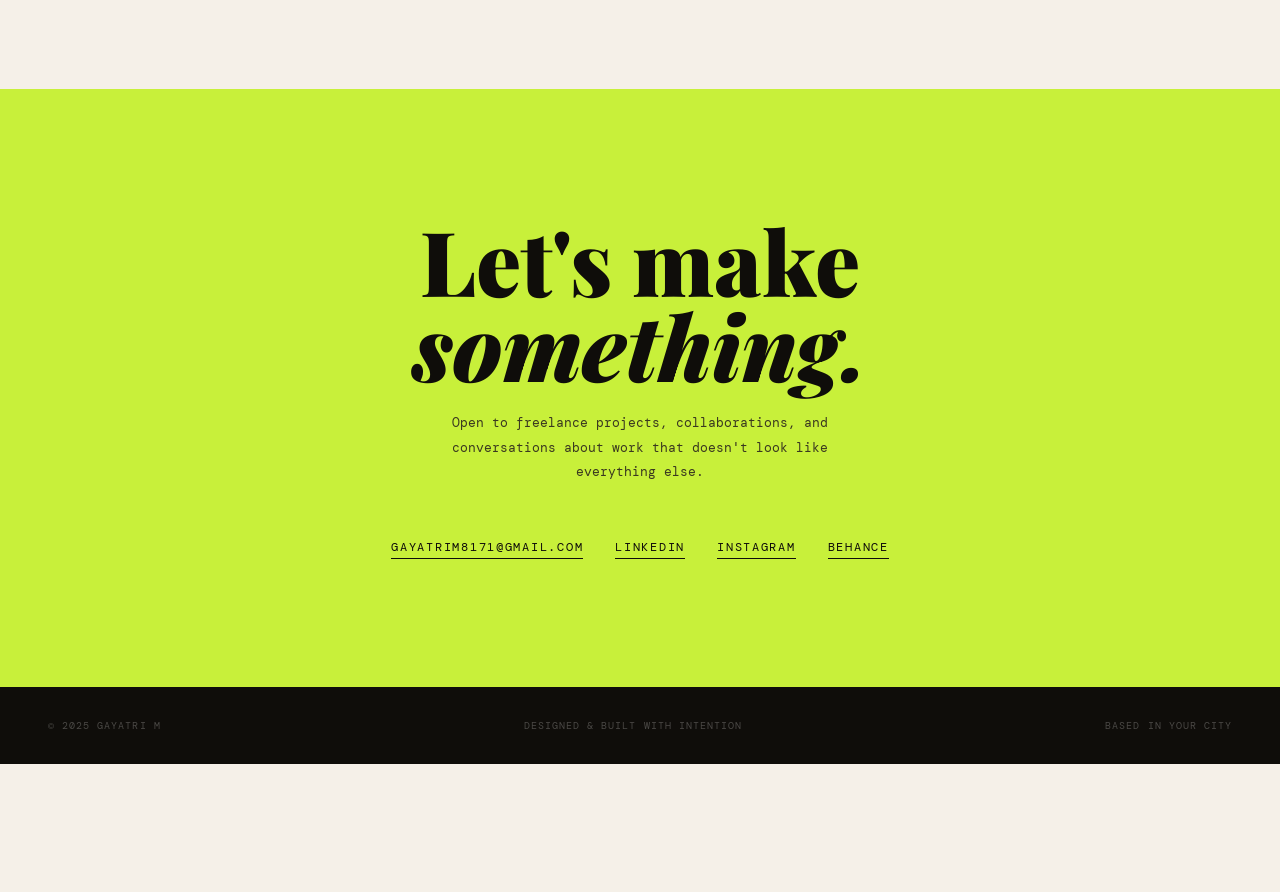
==== commit 5de81046: "Update index.html" ====
--- a/index.html
+++ b/index.html
@@ -113,9 +113,9 @@
       Things I've<br><em>made.</em>
     </h2>
     <div class="project-list">
-      <a href="project-template.html" class="project-item reveal" data-img="Asset\Free_Food_Bag_Mockup_1.jpg">
+      <a href="project-conveyor.html" class="project-item reveal" data-img="Asset\Free_Food_Bag_Mockup_1.jpg">
         <span class="project-num">001</span>
-        <span class="project-name"> Refill handwash-Sustainable design </span>
+        <span class="project-name"> Videos and visual art </span>
         <div class="project-meta">
           <span class="project-tag">Branding</span>
           <span class="project-year">2025</span>
--- a/style.css
+++ b/style.css
@@ -81,6 +81,7 @@
 
     /* HERO */
     #hero {
+      margin-top: -10%;
       min-height: 100vh;
       display: grid;
       grid-template-columns: 1fr 1fr;
